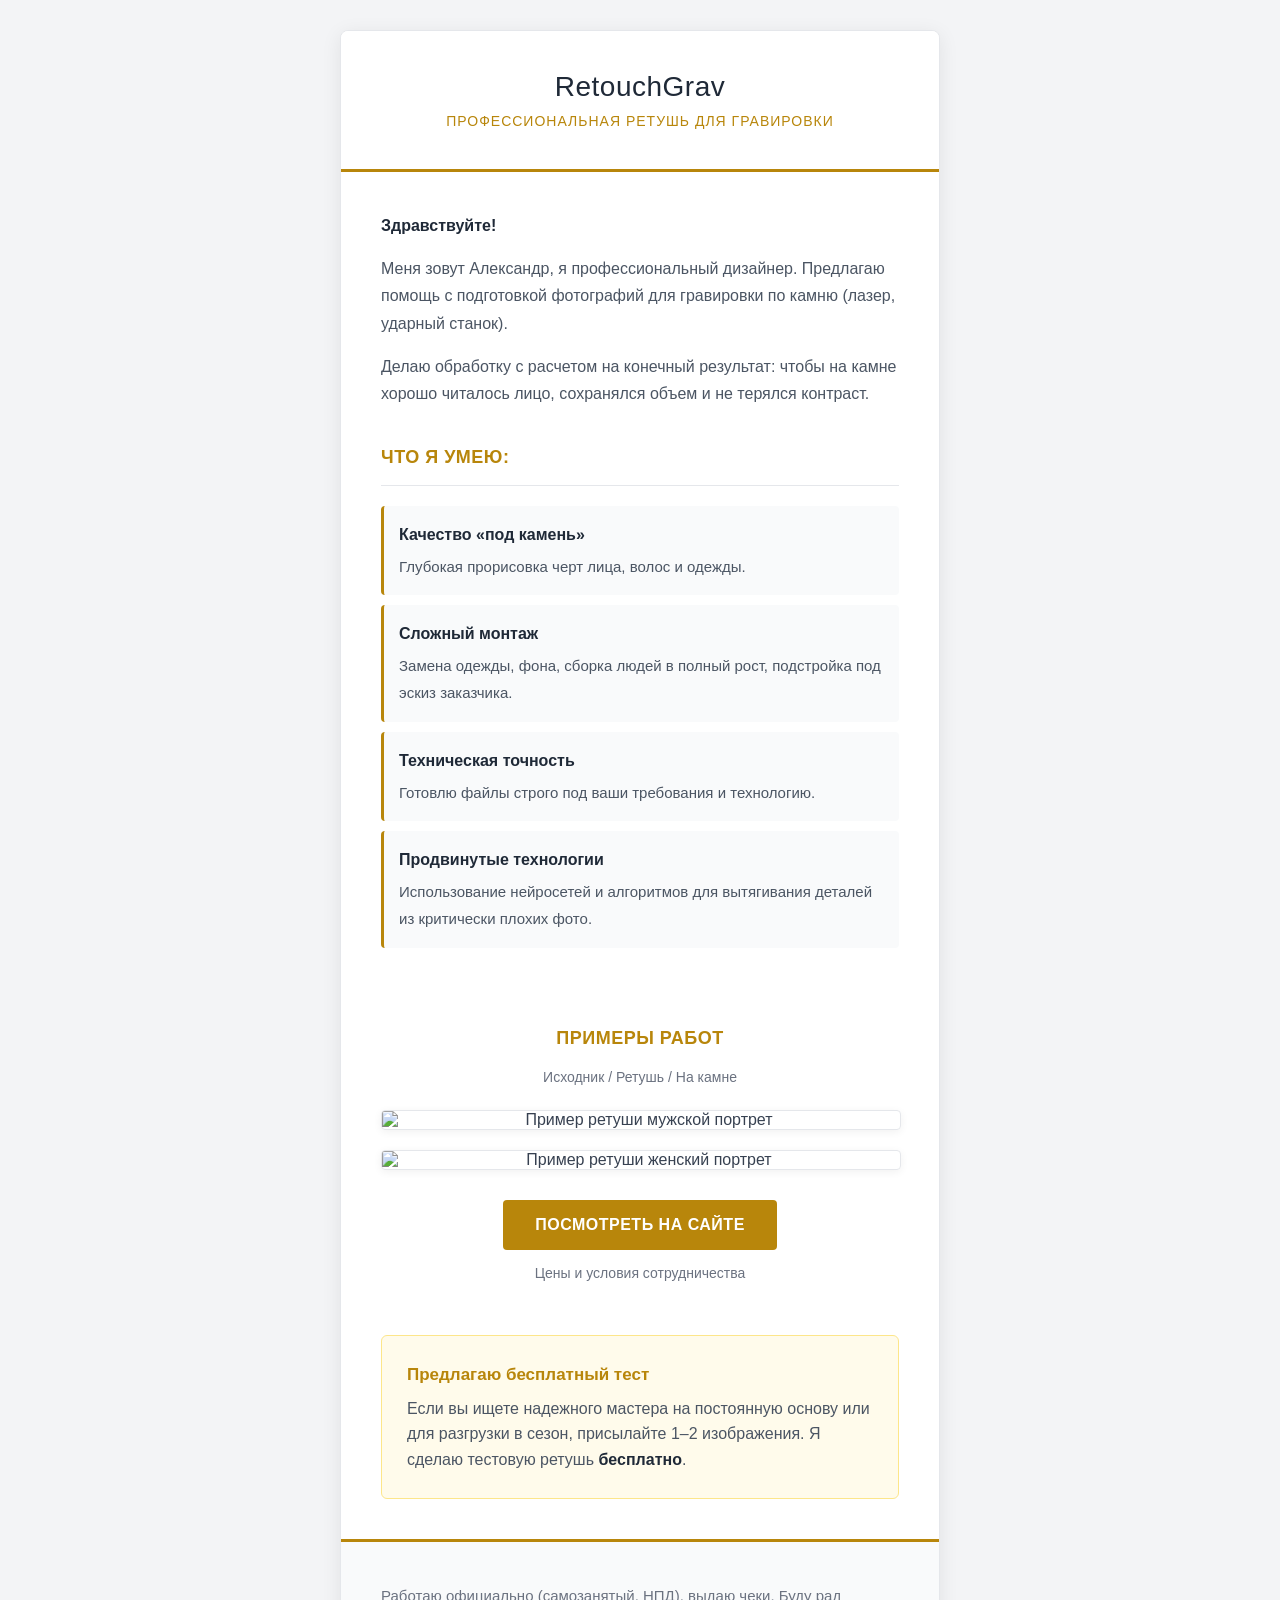
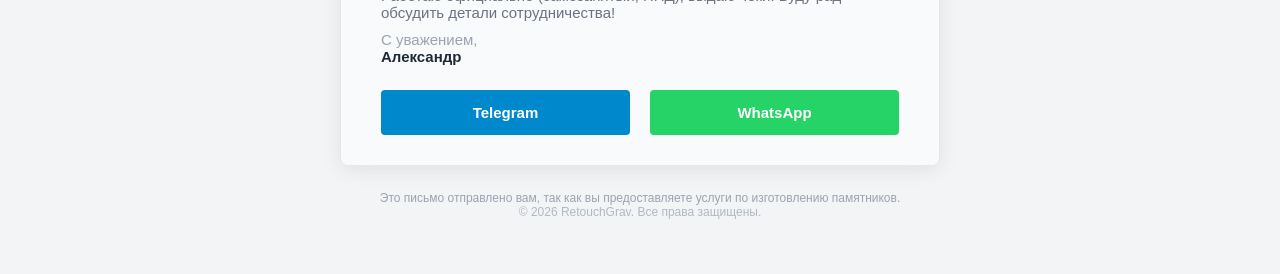
==== email/email-improved-light.html @ 180ad8d7 "Rename to RetouchGrav, update email, white footer link" ====
<!DOCTYPE html>
<html lang="ru">
<head>
    <meta charset="UTF-8">
    <meta name="viewport" content="width=device-width, initial-scale=1.0">
    <title>Ретушь для гравировки</title>
</head>
<body style="margin: 0; padding: 0; background-color: #f3f4f6; font-family: 'Helvetica Neue', Helvetica, Arial, sans-serif; color: #374151;">

    <!-- Главный контейнер -->
    <table width="100%" bgcolor="#f3f4f6" cellpadding="0" cellspacing="0" border="0" style="padding: 30px 10px;">
        <tr>
            <td align="center">
                <!-- Тело письма -->
                <table width="100%" bgcolor="#ffffff" cellpadding="0" cellspacing="0" border="0" style="max-width: 600px; border-radius: 8px; overflow: hidden; box-shadow: 0 4px 20px rgba(0,0,0,0.08); border: 1px solid #e5e7eb;">

                    <!-- Шапка письма -->
                    <tr>
                        <td bgcolor="#ffffff" style="padding: 40px 40px; text-align: center; border-bottom: 3px solid #b8860b;">
                            <h1 style="color: #1f2937; margin: 0; font-size: 28px; font-weight: 500; letter-spacing: 0.5px;">RetouchGrav</h1>
                            <p style="color: #b8860b; margin: 10px 0 0 0; font-size: 14px; letter-spacing: 1px; text-transform: uppercase;">Профессиональная ретушь для гравировки</p>
                        </td>
                    </tr>

                    <!-- Основной текст -->
                    <tr>
                        <td style="padding: 40px 40px 20px 40px; font-size: 16px; line-height: 1.7; color: #4b5563;">
                            <p style="margin-top: 0;"><strong style="color: #1f2937;">Здравствуйте!</strong></p>
                            <p>Меня зовут Александр, я профессиональный дизайнер. Предлагаю помощь с подготовкой фотографий для гравировки по камню (лазер, ударный станок).</p>

                            <p>Делаю обработку с расчетом на конечный результат: чтобы на камне хорошо читалось лицо, сохранялся объем и не терялся контраст.</p>

                            <h3 style="color: #b8860b; font-size: 18px; margin-top: 35px; margin-bottom: 20px; font-weight: 600; text-transform: uppercase; letter-spacing: 0.5px; border-bottom: 1px solid #e5e7eb; padding-bottom: 12px;">Что я умею:</h3>

                            <!-- Карточки преимуществ -->
                            <table width="100%" cellpadding="0" cellspacing="0" border="0" style="margin-bottom: 30px;">
                                <tr>
                                    <td style="padding: 15px; background-color: #f9fafb; border-left: 3px solid #b8860b; margin-bottom: 10px; border-radius: 4px;">
                                        <strong style="color: #1f2937; display: block; margin-bottom: 5px;">Качество «под камень»</strong>
                                        <span style="color: #4b5563; font-size: 15px;">Глубокая прорисовка черт лица, волос и одежды.</span>
                                    </td>
                                </tr>
                                <tr><td height="10"></td></tr>
                                <tr>
                                    <td style="padding: 15px; background-color: #f9fafb; border-left: 3px solid #b8860b; margin-bottom: 10px; border-radius: 4px;">
                                        <strong style="color: #1f2937; display: block; margin-bottom: 5px;">Сложный монтаж</strong>
                                        <span style="color: #4b5563; font-size: 15px;">Замена одежды, фона, сборка людей в полный рост, подстройка под эскиз заказчика.</span>
                                    </td>
                                </tr>
                                <tr><td height="10"></td></tr>
                                <tr>
                                    <td style="padding: 15px; background-color: #f9fafb; border-left: 3px solid #b8860b; margin-bottom: 10px; border-radius: 4px;">
                                        <strong style="color: #1f2937; display: block; margin-bottom: 5px;">Техническая точность</strong>
                                        <span style="color: #4b5563; font-size: 15px;">Готовлю файлы строго под ваши требования и технологию.</span>
                                    </td>
                                </tr>
                                <tr><td height="10"></td></tr>
                                <tr>
                                    <td style="padding: 15px; background-color: #f9fafb; border-left: 3px solid #b8860b; margin-bottom: 10px; border-radius: 4px;">
                                        <strong style="color: #1f2937; display: block; margin-bottom: 5px;">Продвинутые технологии</strong>
                                        <span style="color: #4b5563; font-size: 15px;">Использование нейросетей и алгоритмов для вытягивания деталей из критически плохих фото.</span>
                                    </td>
                                </tr>
                            </table>
                        </td>
                    </tr>

                    <!-- Блок с примерами работ -->
                    <tr>
                        <td style="padding: 0 40px; text-align: center;">
                            <h3 style="color: #b8860b; font-size: 18px; margin: 30px 0 20px 0; font-weight: 600; text-transform: uppercase; letter-spacing: 0.5px;">Примеры работ</h3>
                            <p style="color: #6b7280; font-size: 14px; margin-bottom: 25px;">Исходник / Ретушь / На камне</p>

                            <img src="https://memorial-img.netlify.app/male.jpg" alt="Пример ретуши мужской портрет" width="520" height="auto" style="width: 100%; max-width: 520px; height: auto; border-radius: 4px; border: 1px solid #e5e7eb; margin-bottom: 20px; display: block; box-shadow: 0 2px 8px rgba(0,0,0,0.06);">
                            <img src="https://memorial-img.netlify.app/female.jpg" alt="Пример ретуши женский портрет" width="520" height="auto" style="width: 100%; max-width: 520px; height: auto; border-radius: 4px; border: 1px solid #e5e7eb; margin-bottom: 30px; display: block; box-shadow: 0 2px 8px rgba(0,0,0,0.06);">
                        </td>
                    </tr>

                    <!-- Ссылка на портфолио и сайт -->
                    <tr>
                        <td style="padding: 0 40px 40px 40px; text-align: center;">
                            <a href="https://aipunkfacility.github.io/monument-web/" target="_blank" rel="noopener noreferrer" style="display: inline-block; padding: 16px 32px; background-color: #b8860b; color: #ffffff; text-decoration: none; font-weight: 700; font-family: Helvetica, Arial, sans-serif; border-radius: 4px; font-size: 16px; letter-spacing: 0.5px; text-transform: uppercase;">Посмотреть на сайте</a>
                            <p style="font-size: 14px; color: #6b7280; margin-top: 15px;">Цены и условия сотрудничества</p>
                        </td>
                    </tr>

                    <!-- Блок с предложением -->
                    <tr>
                        <td style="padding: 0 40px 40px 40px;">
                            <table width="100%" bgcolor="#fffbeb" cellpadding="25" cellspacing="0" border="0" style="border-radius: 6px; border: 1px solid #fde68a;">
                                <tr>
                                    <td style="font-size: 16px; line-height: 1.6; color: #4b5563;">
                                        <strong style="color: #b8860b; font-size: 17px; display: block; margin-bottom: 8px;">Предлагаю бесплатный тест</strong>
                                        <span style="color: #4b5563;">Если вы ищете надежного мастера на постоянную основу или для разгрузки в сезон, присылайте 1–2 изображения. Я сделаю тестовую ретушь <strong style="color: #1f2937;">бесплатно</strong>.</span>
                                    </td>
                                </tr>
                            </table>
                        </td>
                    </tr>

                    <!-- Подвал письма -->
                    <tr>
                        <td bgcolor="#f9fafb" style="padding: 30px 40px; font-size: 15px; color: #6b7280; border-top: 3px solid #b8860b;">
                            <p style="margin-bottom: 10px;">Работаю официально (самозанятый, НПД), выдаю чеки. Буду рад обсудить детали сотрудничества!</p>
                            <p style="margin-top: 0; color: #9ca3af;">С уважением,<br><strong style="color: #1f2937;">Александр</strong></p>

                            <!-- Кнопки в один ряд -->
                            <table cellpadding="0" cellspacing="0" border="0" style="margin-top: 25px; width: 100%;">
                                <tr>
                                    <td align="center" width="50%" style="padding-right: 10px;">
                                        <a href="https://t.me/ganjavagen" target="_blank" rel="noopener noreferrer" style="display: block; padding: 14px; background-color: #0088cc; color: #ffffff; text-decoration: none; font-weight: 600; font-family: Helvetica, Arial, sans-serif; border-radius: 4px; text-align: center; font-size: 15px;">Telegram</a>
                                    </td>
                                    <td align="center" width="50%" style="padding-left: 10px;">
                                        <a href="https://wa.me/84946943543" target="_blank" rel="noopener noreferrer" style="display: block; padding: 14px; background-color: #25d366; color: #ffffff; text-decoration: none; font-weight: 600; font-family: Helvetica, Arial, sans-serif; border-radius: 4px; text-align: center; font-size: 15px;">WhatsApp</a>
                                    </td>
                                </tr>
                            </table>
                        </td>
                    </tr>
                </table>

                <table width="100%" cellpadding="0" cellspacing="0" border="0" style="max-width: 600px;">
                    <tr>
                        <td style="padding: 25px; text-align: center; font-size: 12px; color: #9ca3af;">
                            Это письмо отправлено вам, так как вы предоставляете услуги по изготовлению памятников.<br>
                            <span style="color: #b0b8c4;">© 2026 RetouchGrav. Все права защищены.</span>
                        </td>
                    </tr>
                </table>

                <!-- Plain text version (hidden in HTML clients, visible in text-only clients) -->
                <div style="display: none; white-space: pre-wrap; font-family: monospace; font-size: 12px; line-height: 1.4; color: #333333;">
MONUMENT WEB — ПРОФЕССИОНАЛЬНАЯ РЕТУШЬ ДЛЯ ГРАВИРОВКИ

Здравствуйте!
Меня зовут Александр, я профессиональный дизайнер. Предлагаю помощь с подготовкой фотографий для гравировки по камню (лазер, ударный станок).
Делаю обработку с расчетом на конечный результат: чтобы на камне хорошо читалось лицо, сохранялся объем и не терялся контраст.

ЧТО Я УМЕЮ:
• Качество «под камень»: глубокая прорисовка черт лица, волос и одежды.
• Сложный монтаж: замена одежды, фона, сборка людей в полный рост, подстройка под эскиз заказчика.
• Техническая точность: готовлю файлы строго под ваши требования и технологию.
• Продвинутые технологии: использование нейросетей и алгоритмов для вытягивания деталей из критически плохих фото.

ПРИМЕРЫ РАБОТ:
https://memorial-img.netlify.app/male.jpg
https://memorial-img.netlify.app/female.jpg

ПОСМОТРЕТЬ НА САЙТЕ:
https://aipunkfacility.github.io/monument-web/
Цены и условия сотрудничества

ПРЕДЛАГАЮ БЕСПЛАТНЫЙ ТЕСТ
Если вы ищете надежного мастера на постоянную основу или для разгрузки в сезон, присылайте 1-2 изображения. Я сделаю тестовую ретушь бесплатно.

КОНТАКТЫ:
Telegram: https://t.me/ganjavagen
WhatsApp: https://wa.me/84946943543

С уважением,
Александр

---
© 2026 RetouchGrav. Все права защищены.
Это письмо отправлено вам, так как вы предоставляете услуги по изготовлению памятников.</div>
            </td>
        </tr>
    </table>
</body>
</html>
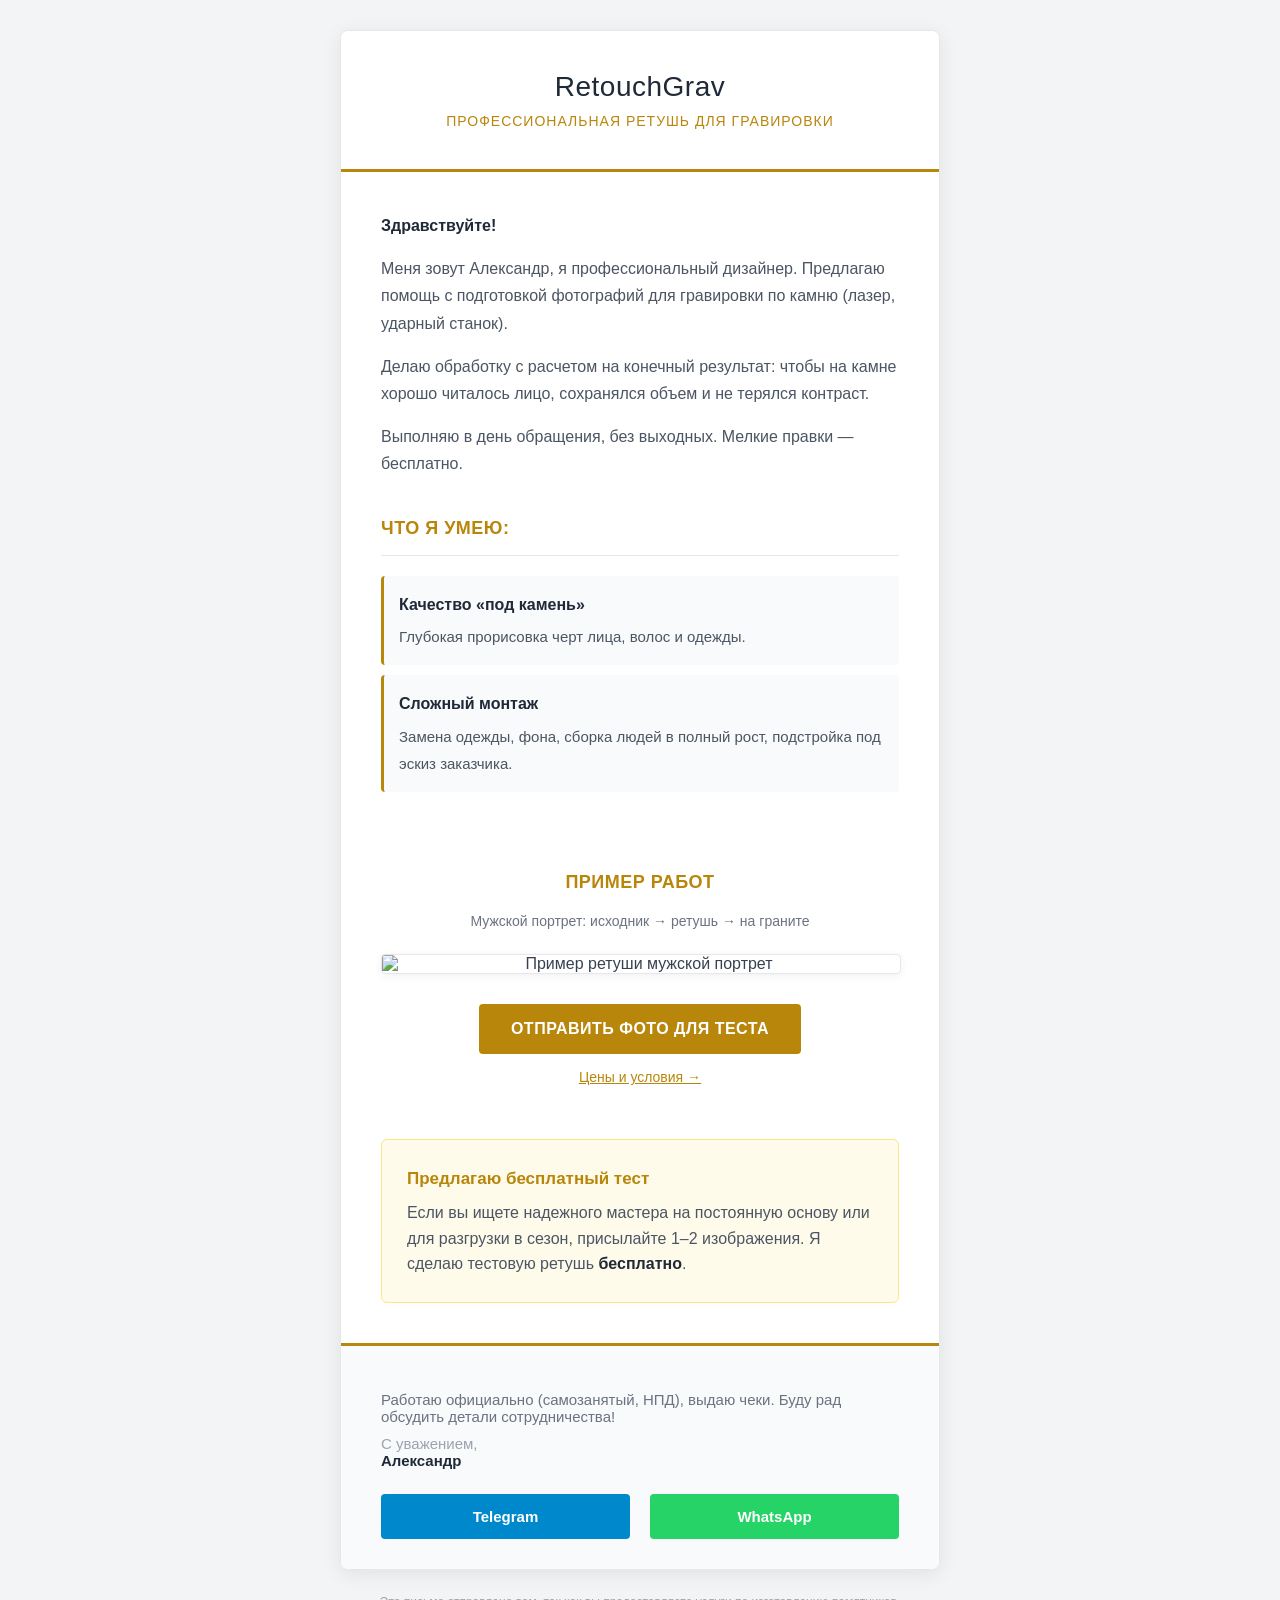
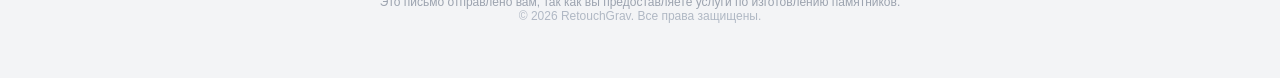
==== commit ef1be49e: "refactor: compact footer, fix CSS vars, copy tweak" ====
--- a/email/email-improved-light.html
+++ b/email/email-improved-light.html
@@ -3,6 +3,7 @@
 <head>
     <meta charset="UTF-8">
     <meta name="viewport" content="width=device-width, initial-scale=1.0">
+    <meta name="subject" content="Ретушь портретов для гравировки — в день заказа">
     <title>Ретушь для гравировки</title>
 </head>
 <body style="margin: 0; padding: 0; background-color: #f3f4f6; font-family: 'Helvetica Neue', Helvetica, Arial, sans-serif; color: #374151;">
@@ -30,6 +31,8 @@
 
                             <p>Делаю обработку с расчетом на конечный результат: чтобы на камне хорошо читалось лицо, сохранялся объем и не терялся контраст.</p>
 
+                            <p>Выполняю в день обращения, без выходных. Мелкие правки — бесплатно.</p>
+
                             <h3 style="color: #b8860b; font-size: 18px; margin-top: 35px; margin-bottom: 20px; font-weight: 600; text-transform: uppercase; letter-spacing: 0.5px; border-bottom: 1px solid #e5e7eb; padding-bottom: 12px;">Что я умею:</h3>
 
                             <!-- Карточки преимуществ -->
@@ -47,20 +50,6 @@
                                         <span style="color: #4b5563; font-size: 15px;">Замена одежды, фона, сборка людей в полный рост, подстройка под эскиз заказчика.</span>
                                     </td>
                                 </tr>
-                                <tr><td height="10"></td></tr>
-                                <tr>
-                                    <td style="padding: 15px; background-color: #f9fafb; border-left: 3px solid #b8860b; margin-bottom: 10px; border-radius: 4px;">
-                                        <strong style="color: #1f2937; display: block; margin-bottom: 5px;">Техническая точность</strong>
-                                        <span style="color: #4b5563; font-size: 15px;">Готовлю файлы строго под ваши требования и технологию.</span>
-                                    </td>
-                                </tr>
-                                <tr><td height="10"></td></tr>
-                                <tr>
-                                    <td style="padding: 15px; background-color: #f9fafb; border-left: 3px solid #b8860b; margin-bottom: 10px; border-radius: 4px;">
-                                        <strong style="color: #1f2937; display: block; margin-bottom: 5px;">Продвинутые технологии</strong>
-                                        <span style="color: #4b5563; font-size: 15px;">Использование нейросетей и алгоритмов для вытягивания деталей из критически плохих фото.</span>
-                                    </td>
-                                </tr>
                             </table>
                         </td>
                     </tr>
@@ -68,19 +57,18 @@
                     <!-- Блок с примерами работ -->
                     <tr>
                         <td style="padding: 0 40px; text-align: center;">
-                            <h3 style="color: #b8860b; font-size: 18px; margin: 30px 0 20px 0; font-weight: 600; text-transform: uppercase; letter-spacing: 0.5px;">Примеры работ</h3>
-                            <p style="color: #6b7280; font-size: 14px; margin-bottom: 25px;">Исходник / Ретушь / На камне</p>
+                            <h3 style="color: #b8860b; font-size: 18px; margin: 30px 0 20px 0; font-weight: 600; text-transform: uppercase; letter-spacing: 0.5px;">Пример работ</h3>
+                            <p style="color: #6b7280; font-size: 14px; margin-bottom: 25px;">Мужской портрет: исходник → ретушь → на граните</p>
 
-                            <img src="https://memorial-img.netlify.app/male.jpg" alt="Пример ретуши мужской портрет" width="520" height="auto" style="width: 100%; max-width: 520px; height: auto; border-radius: 4px; border: 1px solid #e5e7eb; margin-bottom: 20px; display: block; box-shadow: 0 2px 8px rgba(0,0,0,0.06);">
-                            <img src="https://memorial-img.netlify.app/female.jpg" alt="Пример ретуши женский портрет" width="520" height="auto" style="width: 100%; max-width: 520px; height: auto; border-radius: 4px; border: 1px solid #e5e7eb; margin-bottom: 30px; display: block; box-shadow: 0 2px 8px rgba(0,0,0,0.06);">
+                            <img src="https://memorial-img.netlify.app/male.jpg" alt="Пример ретуши мужской портрет" width="520" height="auto" style="width: 100%; max-width: 520px; height: auto; border-radius: 4px; border: 1px solid #e5e7eb; margin-bottom: 30px; display: block; box-shadow: 0 2px 8px rgba(0,0,0,0.06);">
                         </td>
                     </tr>
 
                     <!-- Ссылка на портфолио и сайт -->
                     <tr>
                         <td style="padding: 0 40px 40px 40px; text-align: center;">
-                            <a href="https://aipunkfacility.github.io/monument-web/" target="_blank" rel="noopener noreferrer" style="display: inline-block; padding: 16px 32px; background-color: #b8860b; color: #ffffff; text-decoration: none; font-weight: 700; font-family: Helvetica, Arial, sans-serif; border-radius: 4px; font-size: 16px; letter-spacing: 0.5px; text-transform: uppercase;">Посмотреть на сайте</a>
-                            <p style="font-size: 14px; color: #6b7280; margin-top: 15px;">Цены и условия сотрудничества</p>
+                            <a href="https://aipunkfacility.github.io/monument-web/#contact" target="_blank" rel="noopener noreferrer" style="display: inline-block; padding: 16px 32px; background-color: #b8860b; color: #ffffff; text-decoration: none; font-weight: 700; font-family: Helvetica, Arial, sans-serif; border-radius: 4px; font-size: 16px; letter-spacing: 0.5px; text-transform: uppercase;">Отправить фото для теста</a>
+                            <p style="font-size: 14px; color: #6b7280; margin-top: 15px;"><a href="https://aipunkfacility.github.io/monument-web/" target="_blank" rel="noopener noreferrer" style="color: #b8860b; text-decoration: underline;">Цены и условия →</a></p>
                         </td>
                     </tr>
 
@@ -130,25 +118,20 @@
 
                 <!-- Plain text version (hidden in HTML clients, visible in text-only clients) -->
                 <div style="display: none; white-space: pre-wrap; font-family: monospace; font-size: 12px; line-height: 1.4; color: #333333;">
-MONUMENT WEB — ПРОФЕССИОНАЛЬНАЯ РЕТУШЬ ДЛЯ ГРАВИРОВКИ
+RETOUCHGRAV — ПРОФЕССИОНАЛЬНАЯ РЕТУШЬ ДЛЯ ГРАВИРОВКИ
 
 Здравствуйте!
 Меня зовут Александр, я профессиональный дизайнер. Предлагаю помощь с подготовкой фотографий для гравировки по камню (лазер, ударный станок).
 Делаю обработку с расчетом на конечный результат: чтобы на камне хорошо читалось лицо, сохранялся объем и не терялся контраст.
+Выполняю в день обращения, без выходных. Мелкие правки — бесплатно.
 
 ЧТО Я УМЕЮ:
 • Качество «под камень»: глубокая прорисовка черт лица, волос и одежды.
 • Сложный монтаж: замена одежды, фона, сборка людей в полный рост, подстройка под эскиз заказчика.
-• Техническая точность: готовлю файлы строго под ваши требования и технологию.
-• Продвинутые технологии: использование нейросетей и алгоритмов для вытягивания деталей из критически плохих фото.
 
-ПРИМЕРЫ РАБОТ:
-https://memorial-img.netlify.app/male.jpg
-https://memorial-img.netlify.app/female.jpg
+ПРИМЕРЫ РАБОТ: https://aipunkfacility.github.io/monument-web/
 
-ПОСМОТРЕТЬ НА САЙТЕ:
-https://aipunkfacility.github.io/monument-web/
-Цены и условия сотрудничества
+ОТПРАВИТЬ ФОТО ДЛЯ ТЕСТА: https://aipunkfacility.github.io/monument-web/#contact
 
 ПРЕДЛАГАЮ БЕСПЛАТНЫЙ ТЕСТ
 Если вы ищете надежного мастера на постоянную основу или для разгрузки в сезон, присылайте 1-2 изображения. Я сделаю тестовую ретушь бесплатно.
